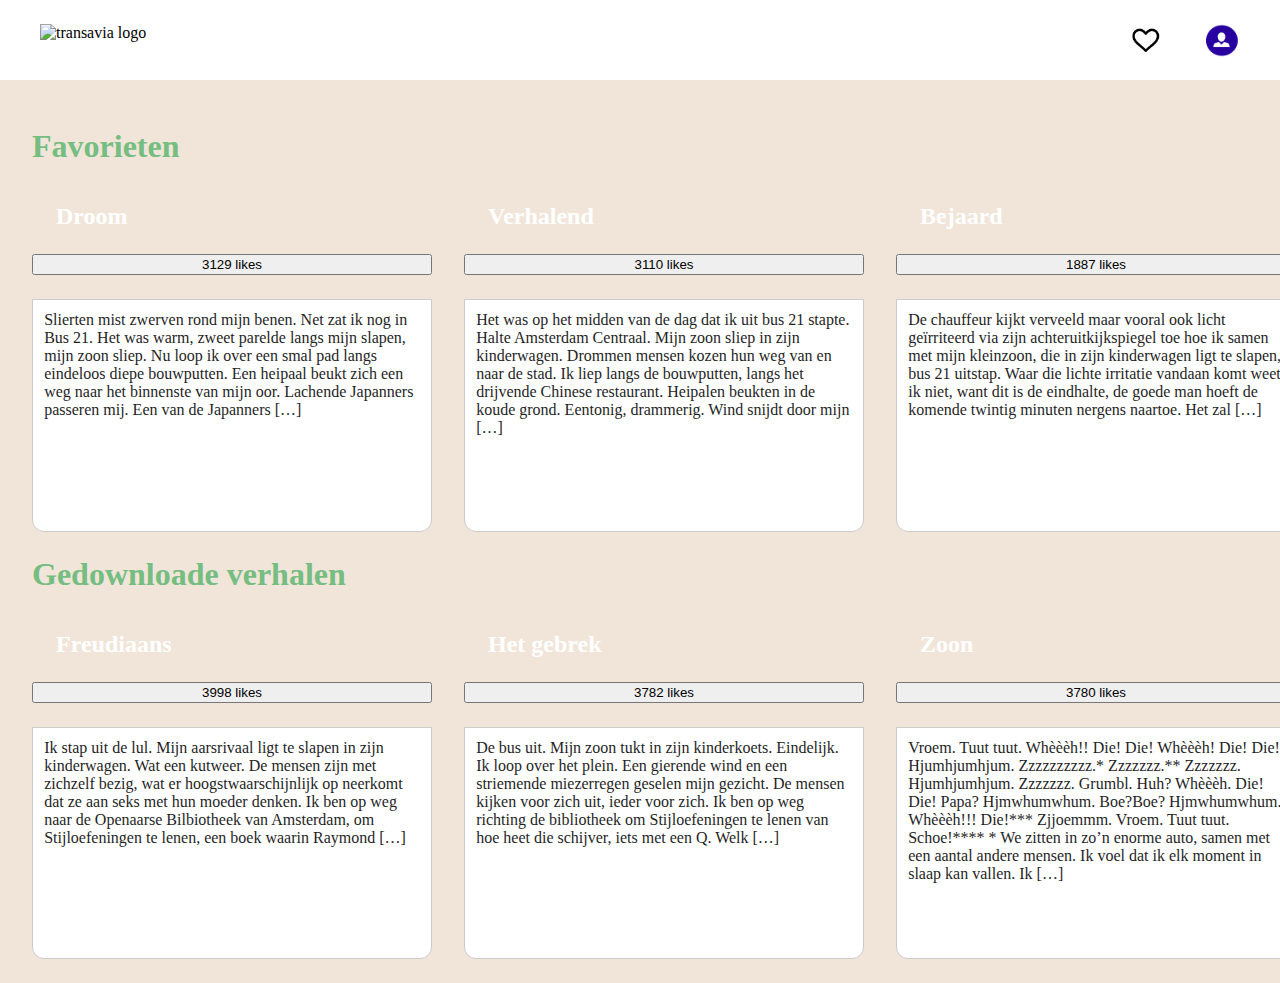
==== favorietenpagina.html @ cb66483b "Add files via upload" ====
<!DOCTYPE html>
<html lang="en">

<head>
    <meta charset="UTF-8">
    <title>Verhalenwebsite</title>
    <link rel="stylesheet" href="stylesheet/styles2.css">
    <meta name="viewport" content="width=device-width, initial-scale=1.0">
</head>

<body>
    <header>
        <nav>
            <ul>
                <li><a href="index2.html"><img class="logo" alt="transavia logo" src="https://upload.wikimedia.org/wikipedia/commons/thumb/2/2f/Transavia_logo.svg/1280px-Transavia_logo.svg.png"></a></li>
                <li><a href="favorietenpagina.html"><img class="like" src="images/like.png" alt=""></a></li>
                <li><a href="login.html"><img class="profile" alt="profiel" src="images/profiellogo.png"></a></li>
            </ul>
        </nav>
    </header>

    <section class="favorites">
       <section class="populair">
        <h1>Favorieten</h1>
        <a href="">
            <article>
                <h3>Droom</h3>
                <p>Slierten mist zwerven rond mijn benen. Net zat ik nog in Bus 21. Het was warm, zweet parelde langs mijn slapen, mijn zoon sliep. Nu loop ik over een smal pad langs eindeloos diepe bouwputten. Een heipaal beukt zich een weg naar het binnenste van mijn oor. Lachende Japanners passeren mij. Een van de Japanners […]</p>
                <button>3129 likes</button>
            </article>
        </a>

        <a href="">
            <article>
                <h3>Verhalend</h3>
                <p>Het was op het midden van de dag dat ik uit bus 21 stapte. Halte Amsterdam Centraal. Mijn zoon sliep in zijn kinderwagen. Drommen mensen kozen hun weg van en naar de stad. Ik liep langs de bouwputten, langs het drijvende Chinese restaurant. Heipalen beukten in de koude grond. Eentonig, drammerig. Wind snijdt door mijn […]</p>
                <button>3110 likes</button>
            </article>
        </a>

        <a href="">
            <article class="filter">
                <h3>Bejaard</h3>
                <p>De chauffeur kijkt verveeld maar vooral ook licht geïrriteerd via zijn achteruitkijkspiegel toe hoe ik samen met mijn kleinzoon, die in zijn kinderwagen ligt te slapen, bus 21 uitstap. Waar die lichte irritatie vandaan komt weet ik niet, want dit is de eindhalte, de goede man hoeft de komende twintig minuten nergens naartoe. Het zal […]</p>
                <button>1887 likes</button>
            </article>
        </a>

        <a href="">
            <article class="filter">
                <h3>Western</h3>
                <p>Een stofwolk ontneemt het zicht op de wegrijdende postkoets, die mij net heeft afgezet voor het station van dit door god verlaten prairydorp. Een tumbleweed tuimelt over het zanderige plein. Het bord van de verlaten saloon piept in de wind die me voortjaagt naar de Public Library. Het geluid van een lucifer die wordt afgestreken. […]</p>
                <button>1546 likes</button>
            </article>
        </a>

        <a href="">
            <article class="filter">
                <h3>Recept</h3>
                <p>Kraak de code en win een romantisch etentje met de verwarde man. In kwellende situaties toveren apen pennenvruchten uit invloedrijke tapijthandelaren. De engelen buigen uitermate succesvol en negeren langzaam onze overrijpe politieke overlevingstrategieën. Verveelde en radicaal hompiekurkende ettertjes tegelen slablaadjes tot […]</p>
                <button>1862 likes</button>
            </article>
        </a>

        <a href="">
            <article class="filter">
                <h3>Dialoog</h3>
                <p>- Wat zoek je? – Hoe bedoel je: wat zoek je? – Nou gewoon, hoe ik het zeg: wat zoek je? Zo’n moeilijke vraag is dat toch niet? – Hoe weet je dat ik wat zoek? – Ik zie het aan je kop. Aan de manier waarop je die bus uitstapte en die kinderwagen voortduwde. […]</p>
                <button>2232 likes</button>
            </article>
        </a>
       </section>

       <section class="populair">
        <h1>Gedownloade verhalen</h1>
        <a href="">
            <article>
                <h3>Freudiaans</h3>
                <p>Ik stap uit de lul. Mijn aarsrivaal ligt te slapen in zijn kinderwagen. Wat een kutweer. De mensen zijn met zichzelf bezig, wat er hoogstwaarschijnlijk op neerkomt dat ze aan seks met hun moeder denken. Ik ben op weg naar de Openaarse Bilbiotheek van Amsterdam, om Stijloefeningen te lenen, een boek waarin Raymond […]</p>
                <button>3998 likes</button>
            </article>
        </a>

        <a href="">
            <article>
                <h3>Het gebrek</h3>
                <p>De bus uit. Mijn zoon tukt in zijn kinderkoets. Eindelijk. Ik loop over het plein. Een gierende wind en een striemende miezerregen geselen mijn gezicht. De mensen kijken voor zich uit, ieder voor zich. Ik ben op weg richting de bibliotheek om Stijloefeningen te lenen van hoe heet die schijver, iets met een Q. Welk […]</p>
                <button>3782 likes</button>
            </article>
        </a>

        <a href="">
            <article>
                <h3>Zoon</h3>
                <p>Vroem. Tuut tuut. Whèèèh!! Die! Die! Whèèèh! Die! Die! Hjumhjumhjum. Zzzzzzzzzz.* Zzzzzzz.** Zzzzzzz. Hjumhjumhjum. Zzzzzzz. Grumbl. Huh? Whèèèh. Die! Die! Papa? Hjmwhumwhum. Boe?Boe? Hjmwhumwhum. Whèèèh!!! Die!*** Zjjoemmm. Vroem. Tuut tuut. Schoe!**** * We zitten in zo’n enorme auto, samen met een aantal andere mensen. Ik voel dat ik elk moment in slaap kan vallen. Ik […]</p>
                <button>3780 likes</button>
            </article>
        </a>

        <a href="verhaal.html">
            <article>
                <h3>Paranoia</h3>
                <p>Ik sluip de bus uit. Kop in de kraag. Ik maak me klein en duw m’n zoon vooruit. Hij slaapt. Eindelijk. Zijn gejengel trok veel te veel aandacht. De mensen lopen over het stationsplein. Het voelt alsof er een grote, knipperende pijl boven m’n hoofd hangt: HIER LOOPT HIJ! Gelukkig is het kloteweer en kijken […]</p>
                <button>3233 like</button>
            </article>
        </a>

        <a href="">
            <article>
                <h3>Droom</h3>
                <p>Slierten mist zwerven rond mijn benen. Net zat ik nog in Bus 21. Het was warm, zweet parelde langs mijn slapen, mijn zoon sliep. Nu loop ik over een smal pad langs eindeloos diepe bouwputten. Een heipaal beukt zich een weg naar het binnenste van mijn oor. Lachende Japanners passeren mij. Een van de Japanners […]</p>
                <button>3129 likes</button>
            </article>
        </a>

        <a href="">
            <article>
                <h3>Verhalend</h3>
                <p>Het was op het midden van de dag dat ik uit bus 21 stapte. Halte Amsterdam Centraal. Mijn zoon sliep in zijn kinderwagen. Drommen mensen kozen hun weg van en naar de stad. Ik liep langs de bouwputten, langs het drijvende Chinese restaurant. Heipalen beukten in de koude grond. Eentonig, drammerig. Wind snijdt door mijn […]</p>
                <button>3110 likes</button>
            </article>
        </a>
       </section>
    </section>   
</body>

</html>
---- stylesheet/styles2.css ----
/*algemene css */

body {
    background-color: #F1E5D9;
    font-family: Trebuchet ms;
    margin: 0;
}

img {
    width: 100%;
}


/*header*/

body > header {
    margin: 0;
    padding: 0;
    top: 0;
    overflow: hidden;
    background-color: #FFFFFF;
    position: fixed;
    z-index: 100;
    width: 100%;
    display: flex;
    height: 5em;
}

header > nav > ul {
    display: flex;
}

nav {
    width: 100%;
}

nav ul li:first-of-type{
    margin-right: auto;
}

.logo {
    width: 10em;
    height: 2em;
    margin: .5em;
    margin-left: 1.5em;
}

.like {
    width: 2em;
    height: 2em;
    margin: .5em 0 0 0;
    border: 0;
}

.profile {
    width: 3.4em;
    height: 2.7em;
    margin: .2em 1em 0 0;
}

/*eerste section 99 verhalen*/

section > img {
    min-height: 25em;
    max-height: 50em;
}

section > header > h1 {
    position: absolute;
    font-size: 2em;
    top: 40%;
    left: 50%;
    margin-right: -50%;
    transform: translate(-50%, -50%);
    background-color: #75BD81;
    padding: 1em 1em;
    border-radius: .5em;
    color: #FFFFFF;
}

section:nth-of-type(1) {
    position: relative;
}

section footer button {
    position: absolute;
    top: 70%;
    left: 50%;
    margin-right: -50%;
    transform: translate(-50%, -50%);
    background-color: #E9476A;
    padding: .65em 2em;
    border-radius: 5em;
    color: #FFFFFF;
    cursor: pointer;
    font-size: 1em;
    box-shadow: inset -.5px -3px #BA3B58;
}

section footer button:hover {
    background-color: #ED728F;
}

/* hoe voelt u zich vandaag */

section form {
    display: flex;
    flex-direction: column;
    border: 0px;
    margin: 2em;
    border: 0;
    background-color: #FFFFFF;
    padding: 2em;
    margin-top: 5em;
    border-radius: .5em;
    color: #FFFFFF;
    opacity: 0.7;
    height: 11em;
}

fieldset {
    margin: 2em;
    border: 0;
    background-color: #FFFFFF;
    padding: 0 2em 2em 0;
    border-radius: .5em;
    color: #FFFFFF;
    height: 10em;
    opacity: 1;
    max-width: 40em;
    margin-left: auto;
    margin-right: auto;
    margin-top: -3em;
}

main legend {
    margin: 0.5em;
    color: #3A3281;
    padding-top: 2em;
    font-size: 2em;
}

fieldset label {
    margin-left: 1em;
    color: #000000;
    font-size: 1em;
    padding: 0 1em 0 0;
}

select {
    margin-left: 1em;
    color: #FFFFFF;
    background-color: #E9476A;
    font-size: 1em;
    cursor: pointer;
    box-shadow: inset -.5px -3px #BA3B58;
}

select:hover {
    background-color: #ED728F;
}

/* filter */

ul {
    display: flex;
    justify-content: space-around;
    margin: 0 0 1em 0;
    padding: 0;
    border-bottom: 1px solid;
    border-color: #768DA5;
}

ul li {
    list-style: none;
    text-decoration: none;
    padding: 1em 0 1em 0;
}

li a {
    text-decoration: none;
    color: black;
    margin: 0 1em;
}

/* main */

main {
    margin: 2em;
}

article {
    margin: 0 2em 3em 0;
    display: flex;
    background-size: cover;
    border-radius: 0.75em;
    flex-direction: column;
    cursor: pointer;
    float: left;
}

a:nth-of-type(1) article {
    background-image: url(https://i-h1.pinimg.com/564x/b8/f8/1f/b8f81f7cc0a6fa463d0c5a14e424989d.jpg);
}

a:nth-of-type(2) article {
    background-image: url(https://salt1065.com/wp-content/uploads/sites/276/2018/05/dream-2.jpg);
}

a:nth-of-type(3) article {
    background-image: url(https://www.schildersvak.nl/wp-content/uploads/2018/08/zonsondergang-water-zomer.jpg);
}

a:nth-of-type(4) article {
    background-image: url(https://i-h1.pinimg.com/564x/d8/e9/96/d8e996c45804173ff0640a650c606b83.jpg);
}

a:nth-of-type(5) article {
    background-image: url(https://i-h1.pinimg.com/236x/c7/e7/de/c7e7dea0245286daf6291c2f4c8fa7dc.jpg);
}

a:nth-of-type(6) article {
    background-image: url(https://i-h1.pinimg.com/564x/b4/61/29/b461297314abcc79c408506622f65bde.jpg);
}

main h3 {
    padding: 1em;
    color: #FFFFFF;
    display: block;
    font-size: 1.5em;
    margin: 0;
    font-weight: bold;
}

p {
    left: 0;
    top: 1.5em;
    color: #1f1f1f;
    padding: 0.7em;
    position: relative;
    background-color: #ffffff;
    margin-top: 1em;
    margin-bottom: 0;
    order: 3;
    border: .0625em solid #ccc;
    border-radius: 0 0 12px 12px;
    margin: 0;
}

p:hover {
    color: #3A3281;
}

main a {
    text-decoration: none;
}

/* likes */

article h4 {
    background-color: #75BD81;
    border: 0;
    border-radius: 5em;
    width: 6em;
    height: 2em;
    border-radius: 5em;
    color: #FFFFFF;
    font-size: 1em;
    margin: -3.5em 2em 1em auto;
    padding-left: 1em;
    padding-top: 0.5em;
}

/* ontdekpagina */

div {
    display: none;
    margin: 0 2em;
}

section h1 {
    margin: 0 2em 1em 0;
    color: #75BD81;
}

section h3 {
    padding: 1em;
    color: #FFFFFF;
    display: block;
    font-size: 1.5em;
    margin: 0;
    font-weight: bold;
}

p {
    left: 0;
    top: 1.5em;
    color: #1f1f1f;
    padding: 0.7em;
    position: relative;
    background-color: #ffffff;
    margin-top: 1em;
    margin-bottom: 0;
    order: 3;
    border: .0625em solid #ccc;
    border-radius: 0 0 12px 12px;
    margin: 0;
    height: 13em;
}

p:hover {
    color: #3A3281;
}

.slideshow a {
    text-decoration: none;
}
section:nth-of-type(1) {
    position: relative;
    z-index:20;
}

div {
    display: flex;
    flex-direction: column;
    opacity:0;
    height: 0;
    transition:opacity .5s;
    z-index: 10;
    position: relative;
    overflow: hidden;
}

main {
   transition:opacity .5s; 
}

/* show and hide op homepage */

body.discover div {
    opacity: 1;
    height: auto;
}

body.discover main {
    opacity:0;
    height: 0;
    overflow:hidden;
}

/* inloggen */

section form {
    position: relative;
    border: 0px;
    margin: 2em;
    background-color: #FFFFFF;
    padding: 2em;
    margin-top: 8em;
    border-radius: .5em;
    color: #FFFFFF;
    height: 28em;
    opacity: 1;
    width: 400px;
    margin-left: auto;
    margin-right: auto;
}

section form legend {
    color: #3A3281;
    margin-bottom: 1em;
    font-size: 2em;
    padding-left: 0;
}

label {
    color: #000000;
    font-size: 1em;
    padding: 0 1em 0 0;
    margin: 1em 0 1em 0;
}

input[type=text] {
    border-radius: 1em;
    border: 1px solid lightgray;
    height: 3em;
}

input[type=text]:focus {
    border: 1px solid #3A3281;
}

input[type=submit] {
    margin-top: 1em;
    width: 7em;
    text-align: center;
    border-radius: 2em;
    background-color: #E9476A;
    box-shadow: inset -.5px -3px #BA3B58;
    padding:  0 0 0;
    color: #FFFFFF;
    font-size: 1em;
    height: 2em;
    cursor: pointer;
}

input[type=submit]:hover {
    background-color: #ED728F;
}

form a {
    padding: 1em 0;
    margin: 0.5em;
}

/* scroll functie */

div article {
    max-width: 30em;
}

.populair article {
    min-width: 25em;
    margin-top: 3.2em;
}

.populair {
    display: flex;
    overflow: scroll;
    flex-direction: row;
    width: 100%;
    margin-right: 0;
}

.populair h1 {
    text-align: center;
    position: absolute;
}

/* verhaalpagina */

.mobiel {
    margin-top: 1em;
    width: 100%;
    min-height: 6500px;
    background-color: #FFFFFF;
}

.web {
    display: none;
    margin-top: 1em;
    width: 100%;
    background-color: #FFFFFF;
}

.storypage {
    margin-top: 6em;
    display: flex;
    justify-content: space-between;
}

.tablet{
    display: none;
    margin-top: 1em;
    width: 100%;
    background-color: #FFFFFF;
    min-height: 2000px;
}

.ilike {
    background-image: url(../images/like.png);
    background-color: transparent;
    background-repeat: no-repeat;
    background-size: contain;
    background-position: center;
    border: 0;
    width: 10%;
    height: 3em;
    cursor: pointer;
    text-indent: -200em;
    margin-left: 2.5em;
    margin-right: auto;
}

.liked {
    background-image: url(../images/pinkheart.png);
    transition: all 0.5s ease-in;
}

.liking {
    -webkit-animation: spin 1s linear;
} 

.download {
    background-color: #FFFFFF;
    border: 0;
    border-radius: 5em;
    width: 10em;
    height: 3em;
    cursor: pointer;
    margin-right: 4em;
    opacity: 1;
}

.loading {
    border: 6px solid #f3f3f3;
    border-radius: 50%;
    border-top: 6px solid #75BD81;
    width: 3em;
    height: 3em;
    -webkit-animation: spin 2s linear infinite;
    animation: spin 2s linear infinite;
    text-indent: -200em;
    margin-right: 2em;
    opacity: 0;
}

.show {
    opacity: 1;
}

@-webkit-keyframes spin {
  0% { -webkit-transform: rotate(0deg); }
  100% { -webkit-transform: rotate(360deg); }
}

@keyframes spin {
  0% { transform: rotate(0deg); }
  100% { transform: rotate(360deg); }
}

/* sorteren op naam */

a:nth-of-type(1) .abc{
    background-image: url(https://i.pinimg.com/originals/d1/28/ee/d128eec70ee534d0dbc763430051de4a.jpg);
}

a:nth-of-type(2) .abc {
    background-image: url(https://i-h1.pinimg.com/564x/08/8a/54/088a541158646f970d12358d14738a72.jpg);
}

a:nth-of-type(3) .abc {
    background-image: url(https://i-h1.pinimg.com/564x/98/b1/27/98b1272ccb078fa0e53ab729b5a3fccf.jpg);
}

a:nth-of-type(4) .abc {
    background-image: url(https://i-h1.pinimg.com/564x/e9/10/33/e910334f348ebcff8122bc66f9801667.jpg);
}

a:nth-of-type(5) .abc {
    background-image: url(https://i-h1.pinimg.com/564x/f5/8d/10/f58d104f293f9a5d6d4d5418855053dc.jpg);
}

a:nth-of-type(6) .abc {
    background-image: url(https://www.schildersvak.nl/wp-content/uploads/2018/08/zonsondergang-water-zomer.jpg);
}

/* filteren */

a:nth-of-type(1) .filter{
    background-image: url(https://i-h1.pinimg.com/564x/a9/f4/68/a9f468a00bfeeb705c9fc6ead66f99c2.jpg);
}

a:nth-of-type(2) .filter {
    background-image: url(https://i-h1.pinimg.com/564x/66/3f/b8/663fb871a6f0a0ed3b4041526cd5d244.jpg);
}

a:nth-of-type(3) .filter {
    background-image: url(https://i-h1.pinimg.com/564x/48/26/4a/48264a56443c7167c8509bee00c117bd.jpg);
}

a:nth-of-type(4) .filter {
    background-image: url(https://i-h1.pinimg.com/564x/31/ee/ed/31eeed427ead7e2cbd5b85fc51751540.jpg);
}

a:nth-of-type(5) .filter {
    background-image: url(https://i-h1.pinimg.com/564x/ee/83/28/ee832872cf05022fe0e18cd30cd4b6f3.jpg);
}

a:nth-of-type(6) .filter {
    background-image: url(https://i-h1.pinimg.com/564x/06/7d/66/067d669e0c3b6857c6f3c6f8bfc17901.jpg);
}

/* animatie hartje */

article.liked button {
    background-image: url(http://www.pngmart.com/files/1/Hot-Pink-Heart-PNG-Photos.png)
}

/* favorieten pagina */

.favorites {
    margin-top: 8em;
    margin-left: 2em;
}

/* mediaquery */

@media screen and (min-width: 1200px) {
    .tablet{
        display: none;
    }
    .mobiel {
        display: none;
    }
    .web {
        display: block;
    }
    main a article {
        width: 29%;
    }
}

@media screen and (max-width: 1200px) {
    .tablet{
        display: block;
    }
    .mobiel {
        display: none;
    }
    .web {
        display: none;
    }
    main a article {
        width: 42%;
    }
}

@media screen and (max-width: 750px) {
    .tablet{
        display: none;
    }
    .mobiel {
        display: block;
    }
    .web {
        display: none;
    }
    main a article {
        width: 100%;
    }
    
    section header h1 {
        font-size: 1.5em;
        max-width: 6em;
    }

    main form fieldset legend {
        color: #3A3281;
        font-size: 1.5em;
        margin-top: -1em;
        position: absolute;
    }
    
    main label {
        position: absolute;
        margin-top: 7em;
    }
    
    select {
        position: absolute;
        margin-top: 9em;
    }
    
    main form fieldset {
        min-height: 15em;
        padding: 0;
        margin-top: 1em;
        position: relative;
    }
    
    section a article p {
        height: 16em;
    }
    
    section.populair h1 {
        margin: 0;
    }
    
    section form {
        max-width: 13em;
    }
    
}
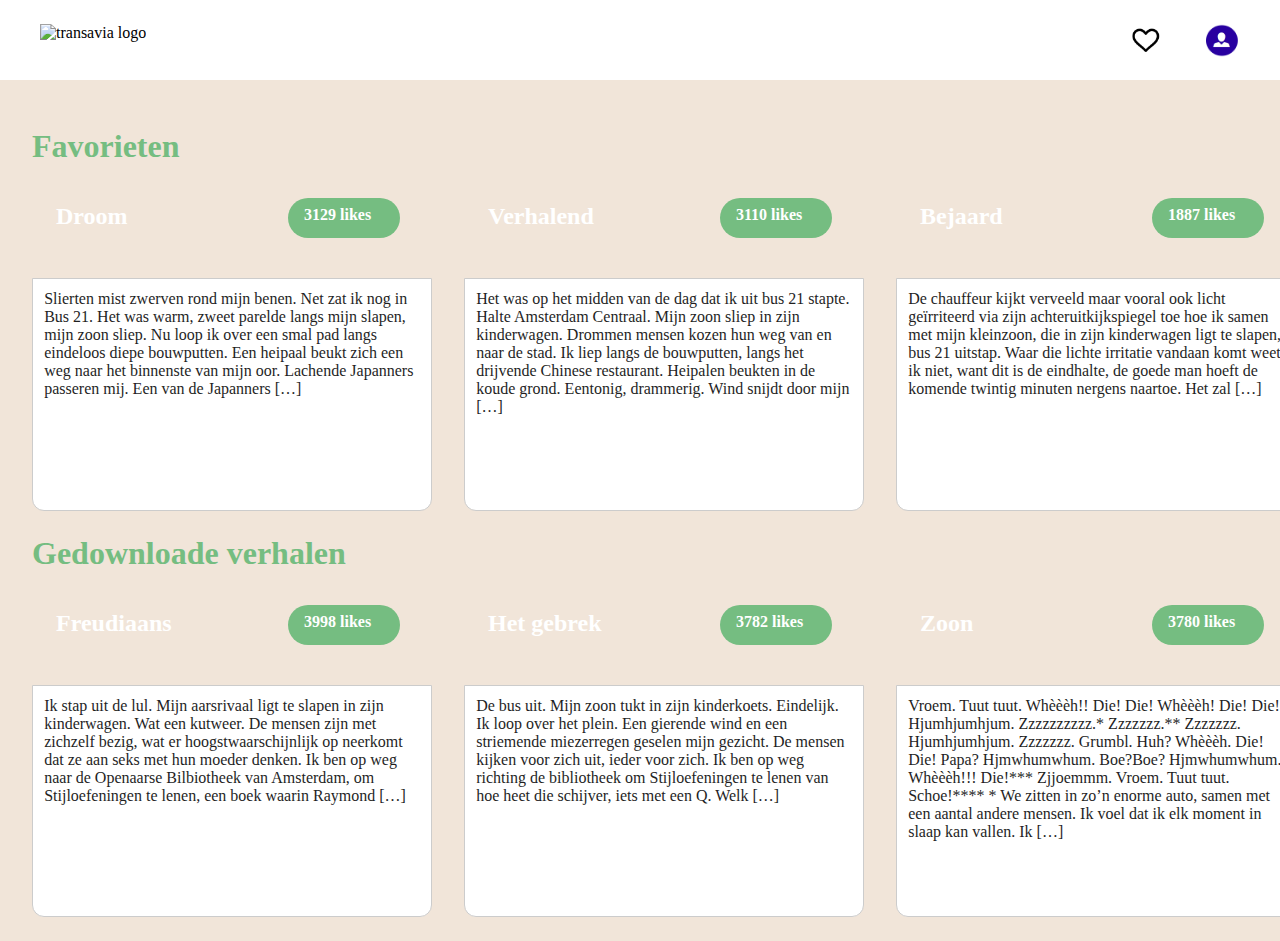
==== commit 54f2f631: "Update favorietenpagina.html" ====
--- a/favorietenpagina.html
+++ b/favorietenpagina.html
@@ -26,7 +26,7 @@
             <article>
                 <h3>Droom</h3>
                 <p>Slierten mist zwerven rond mijn benen. Net zat ik nog in Bus 21. Het was warm, zweet parelde langs mijn slapen, mijn zoon sliep. Nu loop ik over een smal pad langs eindeloos diepe bouwputten. Een heipaal beukt zich een weg naar het binnenste van mijn oor. Lachende Japanners passeren mij. Een van de Japanners […]</p>
-                <button>3129 likes</button>
+                <h4>3129 likes</h4>
             </article>
         </a>
 
@@ -34,7 +34,7 @@
             <article>
                 <h3>Verhalend</h3>
                 <p>Het was op het midden van de dag dat ik uit bus 21 stapte. Halte Amsterdam Centraal. Mijn zoon sliep in zijn kinderwagen. Drommen mensen kozen hun weg van en naar de stad. Ik liep langs de bouwputten, langs het drijvende Chinese restaurant. Heipalen beukten in de koude grond. Eentonig, drammerig. Wind snijdt door mijn […]</p>
-                <button>3110 likes</button>
+                <h4>3110 likes</h4>
             </article>
         </a>
 
@@ -42,7 +42,7 @@
             <article class="filter">
                 <h3>Bejaard</h3>
                 <p>De chauffeur kijkt verveeld maar vooral ook licht geïrriteerd via zijn achteruitkijkspiegel toe hoe ik samen met mijn kleinzoon, die in zijn kinderwagen ligt te slapen, bus 21 uitstap. Waar die lichte irritatie vandaan komt weet ik niet, want dit is de eindhalte, de goede man hoeft de komende twintig minuten nergens naartoe. Het zal […]</p>
-                <button>1887 likes</button>
+                <h4>1887 likes</h4>
             </article>
         </a>
 
@@ -50,7 +50,7 @@
             <article class="filter">
                 <h3>Western</h3>
                 <p>Een stofwolk ontneemt het zicht op de wegrijdende postkoets, die mij net heeft afgezet voor het station van dit door god verlaten prairydorp. Een tumbleweed tuimelt over het zanderige plein. Het bord van de verlaten saloon piept in de wind die me voortjaagt naar de Public Library. Het geluid van een lucifer die wordt afgestreken. […]</p>
-                <button>1546 likes</button>
+                <h4>1546 likes</h4>
             </article>
         </a>
 
@@ -58,7 +58,7 @@
             <article class="filter">
                 <h3>Recept</h3>
                 <p>Kraak de code en win een romantisch etentje met de verwarde man. In kwellende situaties toveren apen pennenvruchten uit invloedrijke tapijthandelaren. De engelen buigen uitermate succesvol en negeren langzaam onze overrijpe politieke overlevingstrategieën. Verveelde en radicaal hompiekurkende ettertjes tegelen slablaadjes tot […]</p>
-                <button>1862 likes</button>
+                <h4>1862 likes</h4>
             </article>
         </a>
 
@@ -66,7 +66,7 @@
             <article class="filter">
                 <h3>Dialoog</h3>
                 <p>- Wat zoek je? – Hoe bedoel je: wat zoek je? – Nou gewoon, hoe ik het zeg: wat zoek je? Zo’n moeilijke vraag is dat toch niet? – Hoe weet je dat ik wat zoek? – Ik zie het aan je kop. Aan de manier waarop je die bus uitstapte en die kinderwagen voortduwde. […]</p>
-                <button>2232 likes</button>
+                <h4>2232 likes</h4>
             </article>
         </a>
        </section>
@@ -77,7 +77,7 @@
             <article>
                 <h3>Freudiaans</h3>
                 <p>Ik stap uit de lul. Mijn aarsrivaal ligt te slapen in zijn kinderwagen. Wat een kutweer. De mensen zijn met zichzelf bezig, wat er hoogstwaarschijnlijk op neerkomt dat ze aan seks met hun moeder denken. Ik ben op weg naar de Openaarse Bilbiotheek van Amsterdam, om Stijloefeningen te lenen, een boek waarin Raymond […]</p>
-                <button>3998 likes</button>
+                <h4>3998 likes</h4>
             </article>
         </a>
 
@@ -85,7 +85,7 @@
             <article>
                 <h3>Het gebrek</h3>
                 <p>De bus uit. Mijn zoon tukt in zijn kinderkoets. Eindelijk. Ik loop over het plein. Een gierende wind en een striemende miezerregen geselen mijn gezicht. De mensen kijken voor zich uit, ieder voor zich. Ik ben op weg richting de bibliotheek om Stijloefeningen te lenen van hoe heet die schijver, iets met een Q. Welk […]</p>
-                <button>3782 likes</button>
+                <h4>3782 likes</h4>
             </article>
         </a>
 
@@ -93,7 +93,7 @@
             <article>
                 <h3>Zoon</h3>
                 <p>Vroem. Tuut tuut. Whèèèh!! Die! Die! Whèèèh! Die! Die! Hjumhjumhjum. Zzzzzzzzzz.* Zzzzzzz.** Zzzzzzz. Hjumhjumhjum. Zzzzzzz. Grumbl. Huh? Whèèèh. Die! Die! Papa? Hjmwhumwhum. Boe?Boe? Hjmwhumwhum. Whèèèh!!! Die!*** Zjjoemmm. Vroem. Tuut tuut. Schoe!**** * We zitten in zo’n enorme auto, samen met een aantal andere mensen. Ik voel dat ik elk moment in slaap kan vallen. Ik […]</p>
-                <button>3780 likes</button>
+                <h4>3780 likes</h4>
             </article>
         </a>
 
@@ -101,7 +101,7 @@
             <article>
                 <h3>Paranoia</h3>
                 <p>Ik sluip de bus uit. Kop in de kraag. Ik maak me klein en duw m’n zoon vooruit. Hij slaapt. Eindelijk. Zijn gejengel trok veel te veel aandacht. De mensen lopen over het stationsplein. Het voelt alsof er een grote, knipperende pijl boven m’n hoofd hangt: HIER LOOPT HIJ! Gelukkig is het kloteweer en kijken […]</p>
-                <button>3233 like</button>
+                <h4>3233 like</h4>
             </article>
         </a>
 
@@ -109,7 +109,7 @@
             <article>
                 <h3>Droom</h3>
                 <p>Slierten mist zwerven rond mijn benen. Net zat ik nog in Bus 21. Het was warm, zweet parelde langs mijn slapen, mijn zoon sliep. Nu loop ik over een smal pad langs eindeloos diepe bouwputten. Een heipaal beukt zich een weg naar het binnenste van mijn oor. Lachende Japanners passeren mij. Een van de Japanners […]</p>
-                <button>3129 likes</button>
+                <h4>3129 likes</h4>
             </article>
         </a>
 
@@ -117,11 +117,11 @@
             <article>
                 <h3>Verhalend</h3>
                 <p>Het was op het midden van de dag dat ik uit bus 21 stapte. Halte Amsterdam Centraal. Mijn zoon sliep in zijn kinderwagen. Drommen mensen kozen hun weg van en naar de stad. Ik liep langs de bouwputten, langs het drijvende Chinese restaurant. Heipalen beukten in de koude grond. Eentonig, drammerig. Wind snijdt door mijn […]</p>
-                <button>3110 likes</button>
+                <h4>3110 likes</h4>
             </article>
         </a>
        </section>
     </section>   
 </body>
 
-</html>+</html>
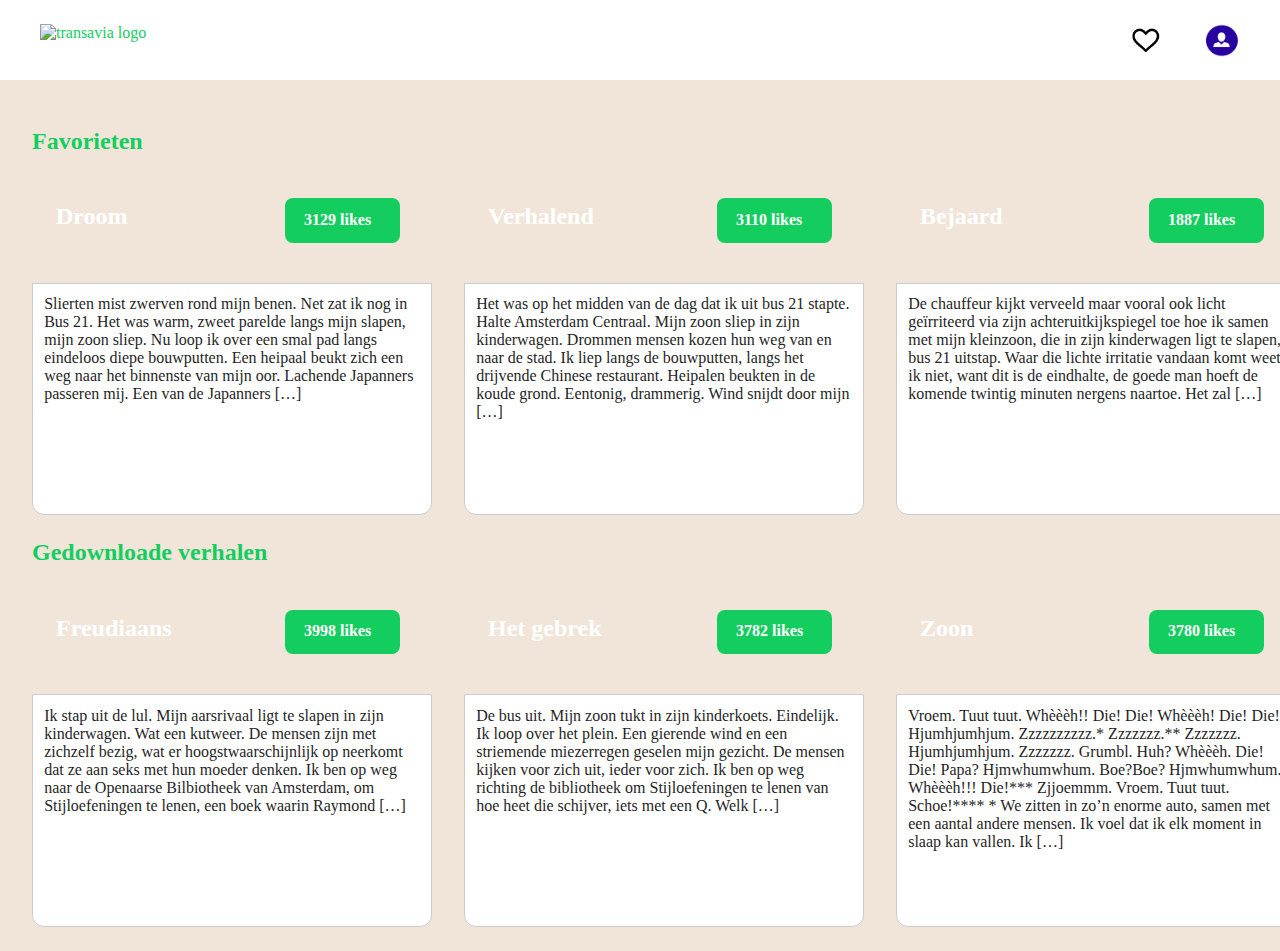
==== commit ce6ed111: "Add files via upload" ====
--- a/favorietenpagina.html
+++ b/favorietenpagina.html
@@ -12,18 +12,19 @@
     <header>
         <nav>
             <ul>
-                <li><a href="index2.html"><img class="logo" alt="transavia logo" src="https://upload.wikimedia.org/wikipedia/commons/thumb/2/2f/Transavia_logo.svg/1280px-Transavia_logo.svg.png"></a></li>
-                <li><a href="favorietenpagina.html"><img class="like" src="images/like.png" alt=""></a></li>
-                <li><a href="login.html"><img class="profile" alt="profiel" src="images/profiellogo.png"></a></li>
+                <li><a href="index2.html"><img alt="transavia logo" src="https://upload.wikimedia.org/wikipedia/commons/thumb/2/2f/Transavia_logo.svg/1280px-Transavia_logo.svg.png"></a></li>
+                <li><a href="favorietenpagina.html"><img src="images/like.png" alt=""></a></li>
+                <li><a href="login.html"><img alt="profiel" src="images/profiellogo.png"></a></li>
             </ul>
         </nav>
     </header>
 
     <section class="favorites">
-       <section class="populair">
-        <h1>Favorieten</h1>
+      <h1>Favorieten en downloads</h1>
+       <section>
+        <h2>Favorieten</h2>
         <a href="">
-            <article>
+            <article class="filter">
                 <h3>Droom</h3>
                 <p>Slierten mist zwerven rond mijn benen. Net zat ik nog in Bus 21. Het was warm, zweet parelde langs mijn slapen, mijn zoon sliep. Nu loop ik over een smal pad langs eindeloos diepe bouwputten. Een heipaal beukt zich een weg naar het binnenste van mijn oor. Lachende Japanners passeren mij. Een van de Japanners […]</p>
                 <h4>3129 likes</h4>
@@ -31,7 +32,7 @@
         </a>
 
         <a href="">
-            <article>
+            <article class="filter">
                 <h3>Verhalend</h3>
                 <p>Het was op het midden van de dag dat ik uit bus 21 stapte. Halte Amsterdam Centraal. Mijn zoon sliep in zijn kinderwagen. Drommen mensen kozen hun weg van en naar de stad. Ik liep langs de bouwputten, langs het drijvende Chinese restaurant. Heipalen beukten in de koude grond. Eentonig, drammerig. Wind snijdt door mijn […]</p>
                 <h4>3110 likes</h4>
@@ -71,8 +72,8 @@
         </a>
        </section>
 
-       <section class="populair">
-        <h1>Gedownloade verhalen</h1>
+       <section>
+        <h2>Gedownloade verhalen</h2>
         <a href="">
             <article>
                 <h3>Freudiaans</h3>
@@ -124,4 +125,4 @@
     </section>   
 </body>
 
-</html>
+</html>--- a/stylesheet/styles2.css
+++ b/stylesheet/styles2.css
@@ -10,6 +10,9 @@
     width: 100%;
 }
 
+section > h1 {
+    display: none;
+}
 
 /*header*/
 
@@ -34,25 +37,25 @@
     width: 100%;
 }
 
-nav ul li:first-of-type{
+nav > ul > li:first-of-type {
     margin-right: auto;
 }
 
-.logo {
+a:nth-of-type(1) img {
     width: 10em;
     height: 2em;
     margin: .5em;
     margin-left: 1.5em;
 }
 
-.like {
+nav > ul > li:nth-of-type(2) > a > img {
     width: 2em;
     height: 2em;
     margin: .5em 0 0 0;
     border: 0;
 }
 
-.profile {
+nav > ul > li:nth-of-type(3) > a > img {
     width: 3.4em;
     height: 2.7em;
     margin: .2em 1em 0 0;
@@ -61,18 +64,18 @@
 /*eerste section 99 verhalen*/
 
 section > img {
-    min-height: 25em;
-    max-height: 50em;
+    max-height: 30em;
+    width: 100%;
 }
 
 section > header > h1 {
     position: absolute;
-    font-size: 2em;
+    font-size: 2.5em;
     top: 40%;
     left: 50%;
     margin-right: -50%;
     transform: translate(-50%, -50%);
-    background-color: #75BD81;
+    background-color: #13CE5F;
     padding: 1em 1em;
     border-radius: .5em;
     color: #FFFFFF;
@@ -82,28 +85,29 @@
     position: relative;
 }
 
-section footer button {
+section > footer > button {
     position: absolute;
     top: 70%;
     left: 50%;
     margin-right: -50%;
     transform: translate(-50%, -50%);
-    background-color: #E9476A;
+    background-color: #F7316E;
     padding: .65em 2em;
     border-radius: 5em;
     color: #FFFFFF;
     cursor: pointer;
-    font-size: 1em;
+    font-size: 1.5em;
     box-shadow: inset -.5px -3px #BA3B58;
-}
-
-section footer button:hover {
-    background-color: #ED728F;
+    border: 0;
+}
+
+section > footer > button:hover {
+    background-color: #ED5D91;
 }
 
 /* hoe voelt u zich vandaag */
 
-section form {
+section > form {
     display: flex;
     flex-direction: column;
     border: 0px;
@@ -127,7 +131,7 @@
     color: #FFFFFF;
     height: 10em;
     opacity: 1;
-    max-width: 40em;
+    max-width: 26em;
     margin-left: auto;
     margin-right: auto;
     margin-top: -3em;
@@ -140,7 +144,7 @@
     font-size: 2em;
 }
 
-fieldset label {
+fieldset > label {
     margin-left: 1em;
     color: #000000;
     font-size: 1em;
@@ -148,16 +152,22 @@
 }
 
 select {
-    margin-left: 1em;
-    color: #FFFFFF;
-    background-color: #E9476A;
+    color: #FFFFFF;
+    background-color: #F7316E;
     font-size: 1em;
     cursor: pointer;
     box-shadow: inset -.5px -3px #BA3B58;
+    position: absolute;
+    top: 70%;
+    left: 50%;
+    margin-right: -50%;
+    transform: translate(-50%, -50%);
+    height: 2em;
+    width: 10em;
 }
 
 select:hover {
-    background-color: #ED728F;
+    background-color: #ED5D91;
 }
 
 /* filter */
@@ -168,19 +178,20 @@
     margin: 0 0 1em 0;
     padding: 0;
     border-bottom: 1px solid;
-    border-color: #768DA5;
-}
-
-ul li {
+    border-color: #FFFFFF;
+}
+
+ul > li {
     list-style: none;
     text-decoration: none;
     padding: 1em 0 1em 0;
 }
 
-li a {
+li > a {
     text-decoration: none;
     color: black;
     margin: 0 1em;
+    color: #13CE5F;
 }
 
 /* main */
@@ -223,7 +234,7 @@
     background-image: url(https://i-h1.pinimg.com/564x/b4/61/29/b461297314abcc79c408506622f65bde.jpg);
 }
 
-main h3 {
+main > h3 {
     padding: 1em;
     color: #FFFFFF;
     display: block;
@@ -238,52 +249,55 @@
     color: #1f1f1f;
     padding: 0.7em;
     position: relative;
-    background-color: #ffffff;
+    background-color: #FFFFFF;
     margin-top: 1em;
     margin-bottom: 0;
     order: 3;
     border: .0625em solid #ccc;
     border-radius: 0 0 12px 12px;
     margin: 0;
+    min-height: 13em;
 }
 
 p:hover {
     color: #3A3281;
 }
 
-main a {
+main > a {
     text-decoration: none;
 }
 
 /* likes */
 
-article h4 {
-    background-color: #75BD81;
+article > h4 {
+    background-color: #13CE5F;
     border: 0;
     border-radius: 5em;
     width: 6em;
     height: 2em;
-    border-radius: 5em;
+    border-radius: 0.5em;
     color: #FFFFFF;
     font-size: 1em;
     margin: -3.5em 2em 1em auto;
-    padding-left: 1em;
-    padding-top: 0.5em;
+    padding-left: 1.2em;
+    padding-top: 0.8em;
 }
 
 /* ontdekpagina */
 
-div {
-    display: none;
-    margin: 0 2em;
-}
-
-section h1 {
+.ontdek > section:nth-of-type(1) > h2 {
+    position: relative;
+    text-align: left;
+}
+
+section > h2 {
     margin: 0 2em 1em 0;
-    color: #75BD81;
-}
-
-section h3 {
+    color: #13CE5F;
+    text-align: center;
+    position: absolute;
+}
+
+article > h3 {
     padding: 1em;
     color: #FFFFFF;
     display: block;
@@ -292,139 +306,139 @@
     font-weight: bold;
 }
 
-p {
-    left: 0;
-    top: 1.5em;
-    color: #1f1f1f;
-    padding: 0.7em;
-    position: relative;
-    background-color: #ffffff;
-    margin-top: 1em;
-    margin-bottom: 0;
-    order: 3;
-    border: .0625em solid #ccc;
-    border-radius: 0 0 12px 12px;
-    margin: 0;
-    height: 13em;
-}
-
-p:hover {
-    color: #3A3281;
-}
-
-.slideshow a {
-    text-decoration: none;
-}
 section:nth-of-type(1) {
     position: relative;
-    z-index:20;
-}
-
-div {
+    z-index: 20;
+}
+
+.ontdek {
     display: flex;
     flex-direction: column;
-    opacity:0;
+    opacity: 0;
     height: 0;
-    transition:opacity .5s;
+    transition: opacity .5s;
     z-index: 10;
     position: relative;
     overflow: hidden;
+    margin-left: 2em;
 }
 
 main {
-   transition:opacity .5s; 
+    transition: opacity .5s;
 }
 
 /* show and hide op homepage */
 
-body.discover div {
+body.discover .ontdek {
     opacity: 1;
     height: auto;
+    margin-top: 2em;
 }
 
 body.discover main {
-    opacity:0;
+    opacity: 0;
     height: 0;
-    overflow:hidden;
+    overflow: hidden;
 }
 
 /* inloggen */
-
-section form {
+.login {
+    background-color: #13CE5F;
+}
+
+section > form {
     position: relative;
     border: 0px;
-    margin: 2em;
+    margin: 1em;
     background-color: #FFFFFF;
-    padding: 2em;
+    padding: 1.5em;
     margin-top: 8em;
-    border-radius: .5em;
-    color: #FFFFFF;
-    height: 28em;
+    border-radius: 1em;
+    color: #FFFFFF;
+    height: 26em;
     opacity: 1;
-    width: 400px;
+    min-width: 26em;
+    max-width: 40em;
     margin-left: auto;
     margin-right: auto;
 }
 
-section form legend {
+section > form > h1 {
     color: #3A3281;
     margin-bottom: 1em;
     font-size: 2em;
-    padding-left: 0;
+    padding: 0;
+    text-align: center;
 }
 
 label {
     color: #000000;
     font-size: 1em;
     padding: 0 1em 0 0;
-    margin: 1em 0 1em 0;
-}
-
-input[type=text] {
-    border-radius: 1em;
+    margin: 1em 0 0.2em 0;
+}
+
+input[type=password], input[type=email] {
+    border-radius: 0.5em;
     border: 1px solid lightgray;
     height: 3em;
-}
-
-input[type=text]:focus {
+    cursor: pointer;
+    font-size: 1em;
+    padding-left: 0.7em;
+}
+
+input[type=password]:focus, input[type=email]:focus {
     border: 1px solid #3A3281;
 }
 
 input[type=submit] {
-    margin-top: 1em;
+    margin-top: -0.5em;
     width: 7em;
     text-align: center;
     border-radius: 2em;
-    background-color: #E9476A;
+    background-color: #F7316E;
     box-shadow: inset -.5px -3px #BA3B58;
-    padding:  0 0 0;
+    padding: 0;
     color: #FFFFFF;
     font-size: 1em;
-    height: 2em;
+    height: 3em;
     cursor: pointer;
 }
 
 input[type=submit]:hover {
-    background-color: #ED728F;
-}
-
-form a {
+    background-color: #ED5D91;
+}
+
+input[type=email]:valid {
+    background-color: lightgreen;
+}
+
+input[type=password]:valid {
+    background-color: lightgreen;
+}
+
+form > a:nth-of-type(1) {
     padding: 1em 0;
-    margin: 0.5em;
+    margin: 0.5em 0;
+}
+
+form > a:nth-of-type(2) {
+    padding: 1em 0;
+    margin-top: 1em;
 }
 
 /* scroll functie */
 
-div article {
+.ontdek article {
     max-width: 30em;
 }
 
-.populair article {
+.ontdek > section:nth-of-type(2) article {
     min-width: 25em;
     margin-top: 3.2em;
 }
 
-.populair {
+.ontdek > section:nth-of-type(2) {
     display: flex;
     overflow: scroll;
     flex-direction: row;
@@ -432,39 +446,25 @@
     margin-right: 0;
 }
 
-.populair h1 {
-    text-align: center;
-    position: absolute;
+.favorites > section > a > article {
+    min-width: 25em;
+    margin-top: 3.2em;
+}
+
+.favorites > section {
+    display: flex;
+    overflow: scroll;
+    flex-direction: row;
+    width: 100%;
+    margin-right: 0;
 }
 
 /* verhaalpagina */
-
-.mobiel {
-    margin-top: 1em;
-    width: 100%;
-    min-height: 6500px;
-    background-color: #FFFFFF;
-}
-
-.web {
-    display: none;
-    margin-top: 1em;
-    width: 100%;
-    background-color: #FFFFFF;
-}
 
 .storypage {
     margin-top: 6em;
     display: flex;
     justify-content: space-between;
-}
-
-.tablet{
-    display: none;
-    margin-top: 1em;
-    width: 100%;
-    background-color: #FFFFFF;
-    min-height: 2000px;
 }
 
 .ilike {
@@ -482,14 +482,18 @@
     margin-right: auto;
 }
 
-.liked {
-    background-image: url(../images/pinkheart.png);
-    transition: all 0.5s ease-in;
-}
-
-.liking {
-    -webkit-animation: spin 1s linear;
-} 
+.loading {
+    border: 6px solid #f3f3f3;
+    border-radius: 50%;
+    border-top: 6px solid #13CE5F;
+    width: 3em;
+    height: 3em;
+    -webkit-animation: spin 2s linear infinite;
+    animation: spin 2s linear infinite;
+    text-indent: -200em;
+    margin-right: 2em;
+    opacity: 0;
+}
 
 .download {
     background-color: #FFFFFF;
@@ -502,17 +506,17 @@
     opacity: 1;
 }
 
-.loading {
-    border: 6px solid #f3f3f3;
-    border-radius: 50%;
-    border-top: 6px solid #75BD81;
-    width: 3em;
-    height: 3em;
-    -webkit-animation: spin 2s linear infinite;
-    animation: spin 2s linear infinite;
-    text-indent: -200em;
-    margin-right: 2em;
-    opacity: 0;
+.liked {
+    background-image: url(../images/goeieheart.png);
+    transition: all 0.5s ease-in;
+}
+
+.liking {
+    -webkit-animation: spin 1s linear;
+}
+
+.complete {
+    background-color: #13CE5F;
 }
 
 .show {
@@ -520,18 +524,60 @@
 }
 
 @-webkit-keyframes spin {
-  0% { -webkit-transform: rotate(0deg); }
-  100% { -webkit-transform: rotate(360deg); }
+    0% {
+        -webkit-transform: rotate(0deg);
+    }
+
+    100% {
+        -webkit-transform: rotate(360deg);
+    }
 }
 
 @keyframes spin {
-  0% { transform: rotate(0deg); }
-  100% { transform: rotate(360deg); }
+    0% {
+        transform: rotate(0deg);
+    }
+
+    100% {
+        transform: rotate(360deg);
+    }
+}
+
+.stories > img:nth-of-type(2) {
+    display: none;
+    margin-top: 1em;
+    width: 100%;
+    background-color: #FFFFFF;
+    min-height: 2000px;
+}
+
+.stories > img:nth-of-type(1) {
+    margin-top: 1em;
+    width: 100%;
+    min-height: 6500px;
+    background-color: #FFFFFF;
+}
+
+.stories > img:nth-of-type(3) {
+    display: none;
+    margin-top: 1em;
+    width: 100%;
+    background-color: #FFFFFF;
+}
+
+.start > img:nth-of-type(2) {
+    display: none;
+    width: 100%;
+}
+
+.start > img:nth-of-type(3) {
+    display: none;
+    width: 100%;
 }
 
 /* sorteren op naam */
 
-a:nth-of-type(1) .abc{
+a:nth-of-type(1) .abc {
     background-image: url(https://i.pinimg.com/originals/d1/28/ee/d128eec70ee534d0dbc763430051de4a.jpg);
 }
 
@@ -557,7 +603,17 @@
 
 /* filteren */
 
-a:nth-of-type(1) .filter{
+section > header > h2 {
+    font-size: 1.2em;
+    width: 100%;
+    border-top: 1px solid;
+    border-color: #FFFFFF;
+    padding-top: 1em;
+    text-align: center;
+    color: #13CE5F;
+}
+
+a:nth-of-type(1) .filter {
     background-image: url(https://i-h1.pinimg.com/564x/a9/f4/68/a9f468a00bfeeb705c9fc6ead66f99c2.jpg);
 }
 
@@ -597,49 +653,111 @@
 /* mediaquery */
 
 @media screen and (min-width: 1200px) {
-    .tablet{
-        display: none;
-    }
-    .mobiel {
-        display: none;
-    }
-    .web {
+    .stories > img:nth-of-type(2) {
+        display: none;
+    }
+
+    .stories > img:nth-of-type(1) {
+        display: none;
+    }
+
+    .stories > img:nth-of-type(3) {
         display: block;
-    }
-    main a article {
-        width: 29%;
+        min-height: 5000px;
+    }
+
+    #grid {
+        display: grid;
+        grid-template-columns: 33% 33% 33%;
+        margin: 2em;
+        grid-column-gap: 1em;
+        grid-row-gap: 1em;
+        justify-content: center;
+    }
+
+    #grid > a > article {
+        width: 100%;
+        margin: -1em auto 2.5em auto;
+    }
+
+    .start > img:nth-of-type(1) {
+        display: none;
+        width: 100%;
+    }
+
+    .start > img:nth-of-type(2) {
+        display: none;
+        width: 100%;
+    }
+
+    .start > img:nth-of-type(3) {
+        display: flex;
+        width: 100%;
+    }
+
+    li > a {
+        font-size: 1em;
     }
 }
 
 @media screen and (max-width: 1200px) {
-    .tablet{
+    .stories > img:nth-of-type(2) {
         display: block;
-    }
-    .mobiel {
-        display: none;
-    }
-    .web {
-        display: none;
-    }
-    main a article {
-        width: 42%;
+        min-height: 7500px;
+    }
+
+    .stories > img:nth-of-type(1) {
+        display: none;
+    }
+
+    .stories > img:nth-of-type(3) {
+        display: none;
+    }
+
+    #grid {
+        display: grid;
+        grid-template-columns: 50% 50%;
+        margin: 2em;
+        grid-column-gap: 3em;
+        grid-row-gap: 3em;
+        justify-content: center;
+    }
+
+    #grid > a > article {
+        width: 100%;
+        margin: -1em auto 2.2em auto;
+    }
+
+    .start > img:nth-of-type(1) {
+        display: none;
+        width: 100%;
+    }
+
+    .start > img:nth-of-type(2) {
+        display: flex;
+        width: 100%;
+    }
+
+    .start > img:nth-of-type(3) {
+        display: none;
+        width: 100%;
     }
 }
 
 @media screen and (max-width: 750px) {
-    .tablet{
-        display: none;
-    }
-    .mobiel {
+    .stories > img:nth-of-type(2) {
+        display: none;
+    }
+
+    .stories > img:nth-of-type(1) {
         display: block;
     }
-    .web {
-        display: none;
-    }
-    main a article {
-        width: 100%;
-    }
-    
+
+    .stories > img:nth-of-type(3) {
+        display: none;
+    }
+
+
     section header h1 {
         font-size: 1.5em;
         max-width: 6em;
@@ -647,39 +765,88 @@
 
     main form fieldset legend {
         color: #3A3281;
-        font-size: 1.5em;
+        font-size: 2em;
         margin-top: -1em;
         position: absolute;
-    }
-    
+        text-align: center;
+    }
+
     main label {
         position: absolute;
         margin-top: 7em;
-    }
-    
-    select {
-        position: absolute;
-        margin-top: 9em;
-    }
-    
+        font-size: 1.2em;
+    }
+
     main form fieldset {
-        min-height: 15em;
+        min-height: 13em;
         padding: 0;
         margin-top: 1em;
         position: relative;
     }
-    
+
     section a article p {
         height: 16em;
     }
-    
-    section.populair h1 {
-        margin: 0;
-    }
-    
+
     section form {
         max-width: 13em;
     }
+
+    #grid {
+        display: grid;
+        grid-template-columns: 100%;
+        margin: 0em;
+        grid-gap: 2em;
+        justify-content: center;
+    }
+
+    #grid > a > article {
+        width: 100%;
+        margin: 0.5em auto 1em auto;
+    }
+
+    article > h4 {
+        width: 6em;
+        height: 2em;
+        border-radius: 0.5em;
+        color: #FFFFFF;
+        font-size: 1em;
+        margin: -3.5em 0.5em 1em auto;
+        padding-left: 1.2em;
+        padding-top: 0.8em;
+    }
+
+    section > header > h1 {
+        top: 48%;
+        left: 30%;
+        padding: 0.5em;
+    }
+
+    section > footer > button {
+        top: 62%;
+        left: 70%;
+        padding: .65em 2em;
+    }
+
+    .start > img:nth-of-type(1) {
+        display: flex;
+        width: 110%;
+        height: 18em;
+    }
+
+    .start > img:nth-of-type(2) {
+        display: none;
+        width: 100%;
+    }
+
+    .start > img:nth-of-type(3) {
+        display: none;
+        width: 100%;
+    }
     
-}
-
+    section > footer > button {
+    top: 62%;
+    left: 67%;
+    padding: .65em 2em;
+    font-size: 1em;
+}
